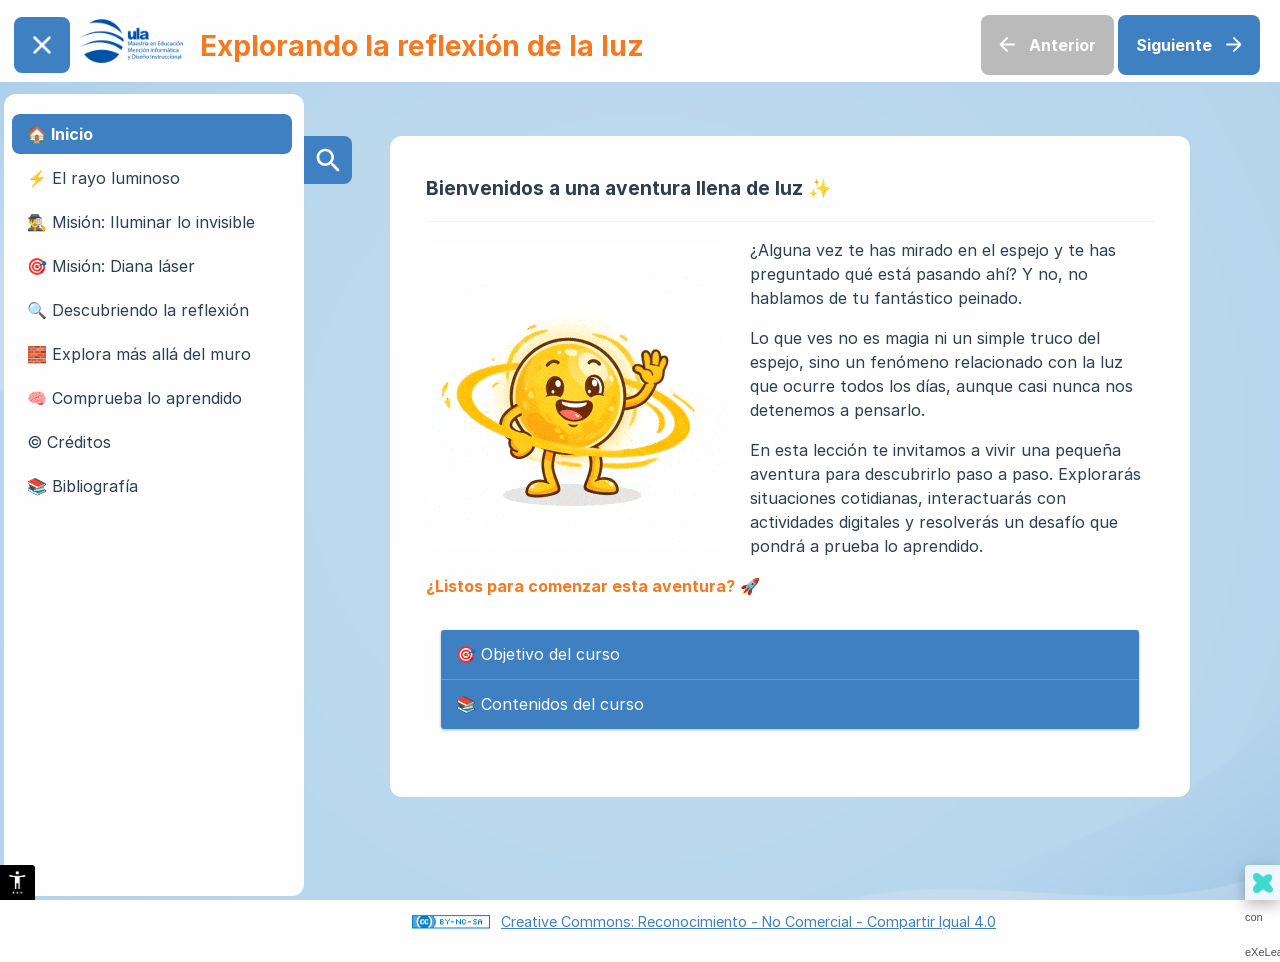
==== index.html @ decaede4 "Add files via upload" ====
<!DOCTYPE html>
<html lang="es" id="exe-index">
<head>
<meta charset="utf-8">
<meta name="generator" content="eXeLearning v4.0.0">
<meta name="viewport" content="width=device-width, initial-scale=1">
<link rel="license" type="text/html" href="https://creativecommons.org/licenses/by-nc-sa/4.0/">
<title>Explorando la reflexión de la luz</title>
<link rel="icon" type="image/x-icon" href="libs/favicon.ico">
<script>document.querySelector("html").classList.add("js");</script><script src="libs/jquery/jquery.min.js"> </script><script src="libs/common_i18n.js"> </script><script src="libs/common.js"> </script><script src="libs/exe_export.js"> </script><script src="search_index.js"> </script><script src="libs/bootstrap/bootstrap.bundle.min.js"> </script><link rel="stylesheet" href="libs/bootstrap/bootstrap.min.css">
<script src="idevices/text/text.js"></script><link rel="stylesheet" href="idevices/text/text.css">
<script src="libs/exe_effects/exe_effects.js"> </script>
<link rel="stylesheet" href="libs/exe_effects/exe_effects.css">
<script src="libs/exe_atools/exe_atools.js"> </script><link rel="stylesheet" href="libs/exe_atools/exe_atools.css">
<link rel="stylesheet" href="content/css/base.css"><script src="theme/style.js"> </script><link rel="stylesheet" href="theme/style.css">
</head>
<body class="exe-export exe-web-site">
<script>document.body.className+=" js"</script>
<div class="exe-content exe-export pre-js siteNav-hidden"><a href="#page-mrb9mnop-0s3es8ctt" id="skipNav">Skip to content</a> <nav id="siteNav">
<ul>
<li class="active"> <a href="index.html" class="active main-node no-ch">🏠 Inicio</a>
</li>
<li> <a href="html/-el-rayo-luminoso.html" class="no-ch">⚡️ El rayo luminoso</a>
</li>
<li> <a href="html/-mision-iluminar-lo-invisible.html" class="no-ch">🕵️‍♂️ Misión: Iluminar lo invisible</a>
</li>
<li> <a href="html/-mision-diana-laser.html" class="no-ch">🎯 Misión: Diana láser</a>
</li>
<li> <a href="html/-descubriendo-la-reflexion.html" class="no-ch">🔍 Descubriendo la reflexión</a>
</li>
<li> <a href="html/-explora-mas-alla-del-muro.html" class="no-ch">🧱 Explora más allá del muro</a>
</li>
<li> <a href="html/-comprueba-lo-aprendido.html" class="no-ch">🧠 Comprueba lo aprendido</a>
</li>
<li> <a href="html/-creditos.html" class="no-ch">© Créditos</a>
</li>
<li> <a href="html/-bibliografia.html" class="no-ch">📚 Bibliografía</a>
</li>
</ul>
</nav><main id="page-mrb9mnop-0s3es8ctt" class="page"> <div id="exe-client-search" data-block-order-string="Caja %e" data-no-results-string="Sin resultados.">
</div>
<header class="main-header">
<div class="package-header"><p class="package-title">Explorando la reflexión de la luz</p></div>
<div class="page-header"><h1 class="page-title sr-av">🏠 Inicio</h1></div>
</header><div id="page-content-page-mrb9mnop-0s3es8ctt" class="page-content">
<article id="20260424004712DJDEDG" class="box">
<header class="box-head no-icon">
<h1 class="box-title">Bienvenidos a una aventura llena de luz ✨</h1>
</header>
<div class="box-content">
<div id="20251208195359974561" class="idevice_node text" data-idevice-path="idevices/text/" data-idevice-type="text" data-idevice-component-type="json" data-idevice-json-data="{&quot;ideviceId&quot;:&quot;20251208195359974561&quot;}">
<div class="exe-text-template">
    <div class="exe-col exe-col-2">
<figure class="exe-figure float-left" style="width: 300px;"><img src="content/resources/20251208195359974561/P0_Foton.gif" alt="Personaje animado que representa un fotón (Foti) sonriendo y saludando con la mano" width="300" height="300" />
<figcaption class="figcaption"></figcaption>
</figure>
<p><span>¿Alguna vez te has mirado en el espejo y te has preguntado qué está pasando ahí? Y no, no hablamos de tu fantástico peinado.</span></p>
<p><span>Lo que ves no es magia ni un simple truco del espejo, sino un fenómeno relacionado con la luz que ocurre todos los días, aunque casi nunca nos detenemos a pensarlo.</span></p>
<p><span>En esta lección te invitamos a vivir una pequeña aventura para descubrirlo paso a paso. Explorarás situaciones cotidianas, interactuarás con actividades digitales y resolverás un desafío que pondrá a prueba lo aprendido.</span></p>
<p><span style="color: #f57921;"><strong>¿Listos para comenzar esta aventura?</strong> </span>🚀</p>
</div>
<div class="exe-fx exe-accordion">
<h2>🎯 Objetivo del curso</h2>
<p style="text-align: justify;"><span>En este curso aplicarás los <strong>principios de la reflexión de la luz</strong> para comprender y explicar cómo se comporta cuando incide sobre diferentes superficies y en distintos contextos de la vida cotidiana.</span></p>
<p style="text-align: justify;"><span>A partir de la exploración de situaciones reales y el uso de recursos digitales interactivos, <strong>descubrirás la ley de la reflexión</strong>, <strong>reconocerás sus tipos (reflexión especular y difusa)</strong> y <strong>pondrás en práctica lo aprendido</strong> mediante actividades sencillas con retroalimentación automática.</span></p>
<h2>📚 Contenidos del curso</h2>
<ul>
<li>La reflexión de la luz</li>
<li>La ley de la reflexión</li>
<li>Tipos de reflexión: especular y difusa</li>
</ul>
</div>
</div>
</div>
</div>
</article>
</div></main><div class="nav-buttons">
<span class="nav-button nav-button-left" aria-hidden="true"><span>Anterior</span></span>
<a href="html/-el-rayo-luminoso.html" title="Siguiente" class="nav-button nav-button-right"><span>Siguiente</span></a>
</div>
<footer id="siteFooter"><div id="siteFooterContent"> <div id="packageLicense" class="cc cc-by-nc-sa"> <p> <span class="license-label">Licencia: </span><a href="https://creativecommons.org/licenses/by-nc-sa/4.0/" class="license">Creative Commons: Reconocimiento - no comercial - compartir igual 4.0</a></p>
</div>
</div></footer>
</div>
<p id="made-with-eXe"> <a href="https://exelearning.net/" target="_blank" rel="noopener"> <span>Creado con eXeLearning <span>(nueva ventana)</span></span></a></p>
</body>
</html>
---- idevices/text/text.css ----
/* Text iDevice (export CSS) */
.exe-text-activity > div {
    display: flow-root;
}

.exe-text-activity div.inline {
    display: flex;
}

.exe-text-activity div.inline dt {
    margin: 0 0 0 auto;
}

.exe-text-activity div.inline dd {
    margin-left: 10px;
}

.idevice_node.text .iDevice_buttons.feedback-button {
    margin-bottom: 1em;
}
---- libs/exe_effects/exe_effects.css ----
/* Accordion */
.exe-accordion,.exe-accordion *{-webkit-box-sizing:border-box;-moz-box-sizing:border-box;box-sizing:border-box}
.exe-accordion{width:90%;margin:2em 0 2em 5%}
.js .exe-accordion{overflow:hidden;box-shadow:0px 1px 3px rgba(0,0,0,0.25);border-radius:3px;background:#fff;width:96%;margin-left:2%}
.exe-content .fx-accordion-title,
.exe-content .exe-accordion h2{width:100%;padding:15px;display:inline-block;background:#333;transition:all linear 0.15s;color:#fff}
.fx-accordion-title{border-top:1px solid #fff}
.fx-accordion-title-0{border:none}
.exe-content .exe-accordion h2{border-radius:3px;margin:0;font-size:1em}
.js .exe-accordion h2{padding:0;border:0;display:block;background:none;border-radius:3px}
html .js .fx-accordion-title{text-decoration:none}
.exe-content .fx-accordion-title.active,.exe-content .fx-accordion-title:hover,.exe-content .fx-accordion-title:focus{/*background:#4c4c4c;*/filter:alpha(opacity=90);opacity:.9;text-decoration:none}
.fx-accordion-section:last-child .fx-accordion-title{border-bottom:none}
.fx-accordion-content{padding:0 15px;display:none; margin-top: 10px;}
/* Tabs */
.exe-tabs{margin:2em auto;width:90%}
.js .exe-tabs{width:96%}
.exe-tabs .fx-tabs{margin:0;padding:0;list-style:none;overflow:auto}
.exe-tabs h2{margin-top:2em}
.js .exe-tabs h2{margin-top:.5em}
* html .exe-tabs .fx-tabs{width:100%} /* IE6 */
.exe-tabs .fx-tabs li{display:inline}
.exe-tabs .fx-tabs a{display:block;padding:10px 15px;outline:none;float:left;text-decoration:none}
.exe-tabs .fx-tabs a:hover,.exe-tabs .fx-tabs a:focus{text-decoration:underline}
.fx-tabs .fx-current a{background:#efefef;border-top-left-radius:5px;border-top-right-radius:5px}
.exe-tabs .fx-tab-content{display:none;background:#efefef;padding:15px;border-radius:5px}
.exe-tabs .fx-default-panel{border-top-left-radius:0}
.exe-tabs .fx-tab-content.fx-current{display:block}
/* Pagination */
.exe-paginated{margin:2em auto;width:90%}
.js .exe-paginated{width:96%}
.exe-paginated .fx-pagination{margin:0 0 11px 0;padding:0;list-style:none;text-align:center}
.exe-paginated h2{margin-top:2em}
.js .exe-paginated h2{margin-top:1em}
.fx-pagination li{display:inline;padding:0;margin:0 3px}
.fx-pagination .fx-prev{margin-right:6px}
.fx-pagination a{outline:none;display:inline-block;padding:3px 11px;cursor:pointer;border-radius:5px;background:#efefef;text-decoration:none}
.fx-pagination a:hover,.fx-pagination a:focus{color:inherit;text-decoration:underline}
.fx-prev-next a{font-family:Arial,Verdana,Helvetica,sans-serif}
.fx-pagination .fx-disabled{filter:alpha(opacity=30);opacity:.3}
.fx-pagination .fx-disabled,.fx-pagination .fx-disabled a,.fx-pagination .fx-disabled a:hover{cursor:text;text-decoration:none}
.fx-pagination .fx-current a{background:#333;color:#fff}
.fx-page-content{display:none;background:#efefef;padding:1px 15px .5em 15px;border-radius:5px}
.fx-page-content.fx-current{display:block}
/* Carousel */
.exe-carousel{margin:2em auto;width:90%;position:relative}
.js .exe-carousel{width:96%}
.fx-carousel-pagination{margin:11px 0 0 0;padding:0;list-style:none;text-align:center;overflow:auto}
.exe-content .exe-carousel h2{margin-top:2em}
.js .exe-carousel h2{margin-top:1em}
.fx-carousel-pagination li{display:inline;padding:0;margin:0 3px}
.fx-carousel-pagination a{outline:none;display:inline-block;padding:3px 11px;border-radius:5px;background:#efefef;text-decoration:none}
.fx-carousel-pagination a:hover,.fx-carousel-pagination a:focus{text-decoration:underline}
.fx-carousel-pagination .fx-disabled{filter:alpha(opacity=30);opacity:.3}
.fx-carousel-pagination .fx-disabled,.fx-carousel-pagination .fx-disabled a,.fx-carousel-pagination .fx-disabled a:hover{cursor:text;text-decoration:none}
.fx-carousel-pagination .fx-current a{background:#333;color:#fff}
.fx-pagination .fx-current a:hover,
.fx-pagination .fx-current a:focus {color:#fff}
.fx-carousel-content{display:none;background:#efefef;padding:1px 15px .5em 15px;border-radius:5px;margin:0 65px}
.fx-carousel-content.fx-current{display:block}
.fx-carousel-pagination li{font-size:.85em}
.fx-carousel-pagination .fx-carousel-prev-next{position:absolute;top:15px;left:0;*left:-10px} /* IE6, IE7 */
.fx-carousel-pagination .fx-carousel-prev-next a{width:50px;height:50px;padding:0;line-height:50px;font-size:25px;font-family:Arial,Verdana,Helvetica,sans-serif;border-radius:25px;text-align:left;text-indent:10px}
.fx-carousel-pagination .fx-carousel-prev-next a:hover{text-decoration:none;color:inherit}
.fx-carousel-pagination .fx-carousel-prev-next a:focus{text-decoration:none}
.fx-carousel-pagination .fx-carousel-next{left:auto;right:0}
.fx-carousel-pagination .fx-carousel-next a{text-indent:14px}
@media all and (max-width: 700px){
	.exe-carousel{margin-top:85px}
	.fx-carousel-content{margin:65px 0 0}
	.fx-carousel-pagination .fx-carousel-prev-next{top:-65px}
}
/* Timeline */
div.fx-timeline-container{border-left:2px solid #333;margin:20px auto;width:95%}
div.fx-timeline-toggler{float:right;margin-right:0;white-space:nowrap}
.fx-timeline-container a.fx-timeline-expand{color:#fff;cursor:pointer;background:#333;border-radius:4px;font-size:.95em;padding:3px 5px;display:block}
.fx-timeline-container a.fx-timeline-expand:hover{filter:alpha(opacity=80);opacity:.8}
div.fx-timeline-major{clear:left;float:left;margin:0 0 12px;width:95%}
.exe-content .fx-timeline-major h2{cursor:pointer;font-size:1.2em;margin:0 0 10px;padding:4px 4px 4px 20px}
.exe-content .fx-timeline-major h2:before{content:"—";margin-left:-20px}
.exe-content .fx-timeline-major h2 a{background:#333;border-radius:4px;color:#fff;line-height:2.3em;padding:5px 10px;text-decoration:none}
div.fx-timeline-minor{clear:left;float:left;margin:0 12px 0 0;padding:4px 4px 4px 0;position:relative}
.fx-timeline-minor h3{clear:left;font-size:1.25em;list-style-type:none;line-height:1.2em;margin:5px 0 12px;padding:0 0 0 24px;white-space:nowrap}
.fx-timeline-major h3:before{content:"‒";margin:0 9px 0 -25px}
.fx-timeline-minor h3 a{color:#333;cursor:pointer;text-decoration:none}
.fx-timeline-major h2 a:hover,.fx-timeline-major h2 a:focus,.fx-timeline-minor h3 a:hover,.fx-timeline-minor h3 a:focus{text-decoration:underline}
.fx-timeline-minor h3 a.closed{font-size:1em}
.fx-timeline-event{padding-left:19px;width:100%}
.fx-timeline-event p{line-height:1.5em;margin:6px 0 10px}
.fx-timeline-container:after,.fx-timeline-event:after{content:".";display:block;clear:both;visibility:hidden;line-height:0;height:0}
.fx-timeline-container,.fx-timeline-event{display:inline-block}
html[xmlns] .fx-timeline-container,html[xmlns] .fx-timeline-event{display:block}
* html .fx-timeline-container,* html .fx-timeline-event{height:1%;overflow:visible}
.fx-static-timeline-container p{margin-left:6px}
.fx-ie-dash{float:left;line-height:3.2em;font-weight:bolder} /* IE<8 */

/* Print version */
@media print{
	.exe-tabs .fx-tabs,
	.exe-paginated .fx-pagination,
	.exe-carousel .fx-pagination{display:none}
	.exe-tabs .fx-tab-content,.exe-paginated .fx-page-content,.exe-carousel .fx-carousel-content{display:block!important;margin-bottom:1.5em}
	.exe-tabs .fx-tab-content h2.sr-av{position:relative;overflow:auto;clip:auto;height:auto}
	body .fx-accordion-title,.exe-accordion h2{background:#fff;color:inherit;font-size:1.4em}
	.fx-accordion-content{display:block}
}

/* ePub */
.exe-epub3 .exe-timeline{background:#fff;color:#333;margin:20px auto;padding:25px;border-radius:5px;border-top-left-radius:0;border-bottom-left-radius:0;border-left:2px solid #555}
.exe-epub3 .exe-timeline h2{background:#555;color:#FFF;padding:5px 20px;border-radius:5px;border-top-left-radius:0;border-bottom-left-radius:0;margin:5px 0 5px -25px;display:inline-block}
.exe-epub3 .exe-timeline h3:before{content:"‒ ";margin:0 5px 0 -25px}
---- libs/exe_atools/exe_atools.css ----
/* OpenDyslexic: A typeface for Dyslexia (https://opendyslexic.org/) */
/* OpenDyslexic uses the SIL-OFL license */
/* v0.91.12 */
@font-face {
	font-family:opendyslexic;
	font-style:normal;
	font-weight:400;
	src:local('OpenDyslexic'),url(exe_atools_od.woff) format('woff')
}
@font-face {
	font-family:opendyslexic;
	font-style:italic;
	font-weight:400;
	src:local('OpenDyslexic'),url(exe_atools_od_i.woff) format('woff')
}
@font-face {
	font-family:opendyslexic;
	font-style:normal;
	font-weight:700;
	src:local('OpenDyslexic'),url(exe_atools_od_b.woff) format('woff')
}
@font-face {
	font-family:opendyslexic;
	font-style:italic;
	font-weight:700;
	src:local('OpenDyslexic'),url(exe_atools_od_bi.woff) format('woff')
}
body.exe-atools-od .exe-content{font-family:opendyslexic, serif}

/* Atkinson Hyperlegible: Greater legibility and readability for low vision readers (https://brailleinstitute.org/freefont) */
/* Available under the SIL Open Font License */
/* v11 */
/* latin-ext */
@font-face {
  font-family: 'Atkinson Hyperlegible';
  font-style: normal;
  font-weight: 400;
  font-display: swap;
  src: url(exe_atools_ah_ext.woff2) format('woff2');
  unicode-range: U+0100-02AF, U+0304, U+0308, U+0329, U+1E00-1E9F, U+1EF2-1EFF, U+2020, U+20A0-20AB, U+20AD-20CF, U+2113, U+2C60-2C7F, U+A720-A7FF;
}
/* latin */
@font-face {
  font-family: 'Atkinson Hyperlegible';
  font-style: normal;
  font-weight: 400;
  font-display: swap;
  src: url(exe_atools_ah.woff2) format('woff2');
  unicode-range: U+0000-00FF, U+0131, U+0152-0153, U+02BB-02BC, U+02C6, U+02DA, U+02DC, U+0304, U+0308, U+0329, U+2000-206F, U+2074, U+20AC, U+2122, U+2191, U+2193, U+2212, U+2215, U+FEFF, U+FFFD;
}
body.exe-atools-ah .exe-content{font-family:'Atkinson Hyperlegible', sans-serif}

/* Montserrat: High readability (https://fonts.google.com/specimen/Montserrat) */
/* Available under the SIL Open Font License */
/* v26 */
/* cyrillic-ext */
@font-face {
  font-family: 'Montserrat';
  font-style: normal;
  font-weight: 400;
  font-display: swap;
  src: url(exe_atools_mo_cy_ext.woff2) format('woff2');
  unicode-range: U+0460-052F, U+1C80-1C88, U+20B4, U+2DE0-2DFF, U+A640-A69F, U+FE2E-FE2F;
}
/* cyrillic */
@font-face {
  font-family: 'Montserrat';
  font-style: normal;
  font-weight: 400;
  font-display: swap;
  src: url(exe_atools_mo_cy.woff2) format('woff2');
  unicode-range: U+0301, U+0400-045F, U+0490-0491, U+04B0-04B1, U+2116;
}
/* vietnamese */
@font-face {
  font-family: 'Montserrat';
  font-style: normal;
  font-weight: 400;
  font-display: swap;
  src: url(exe_atools_mo_vi.woff2) format('woff2');
  unicode-range: U+0102-0103, U+0110-0111, U+0128-0129, U+0168-0169, U+01A0-01A1, U+01AF-01B0, U+0300-0301, U+0303-0304, U+0308-0309, U+0323, U+0329, U+1EA0-1EF9, U+20AB;
}
/* latin-ext */
@font-face {
  font-family: 'Montserrat';
  font-style: normal;
  font-weight: 400;
  font-display: swap;
  src: url(exe_atools_mo_ext.woff2) format('woff2');
  unicode-range: U+0100-02AF, U+0304, U+0308, U+0329, U+1E00-1E9F, U+1EF2-1EFF, U+2020, U+20A0-20AB, U+20AD-20CF, U+2113, U+2C60-2C7F, U+A720-A7FF;
}
/* latin */
@font-face {
  font-family: 'Montserrat';
  font-style: normal;
  font-weight: 400;
  font-display: swap;
  src: url(exe_atools_mo.woff2) format('woff2');
  unicode-range: U+0000-00FF, U+0131, U+0152-0153, U+02BB-02BC, U+02C6, U+02DA, U+02DC, U+0304, U+0308, U+0329, U+2000-206F, U+2074, U+20AC, U+2122, U+2191, U+2193, U+2212, U+2215, U+FEFF, U+FFFD;
}
body.exe-atools-mo .exe-content{font-family:'Montserrat', sans-serif}

/* eXeAtools: eXeLearning Accessibility Toolbar */
#eXeAtools.loading{display:none}
#eXeAtoolsBtnSet{position:fixed;bottom:0;left:0;z-index:999999;background:#000;border-top-right-radius:4px;width:35px;height:35px}
#eXeAtoolsBtn{position:absolute;top:0;left:0;border-top-right-radius:4px}
#eXeAtoolsSet{display:none;font-size:12px;font-family:Arial, sans-serif;position:fixed;bottom:0;left:0;background:#000;border-top-right-radius:4px;z-index:999999;white-space:nowrap;height:35px}
.exe-atools-on #eXeAtoolsBtnSet{display:none}
.exe-atools-on #eXeAtoolsSet{display:block}

#eXeAtools .sr-av {
    position: absolute!important;
    clip: rect(1px 1px 1px 1px);
    clip: rect(1px, 1px, 1px, 1px);
}

#eXeAtools label{margin:0;padding:0}
#eXeAtools select{margin:0;padding:0;font-size:12px;font-family:Arial, sans-serif;background:#fff;color:#000;border:2px solid #fff; padding:2px 2px 1px 5px;margin:0 5px 0 10px;position:relative;top:6px;vertical-align:top}
#eXeAtools select:focus{border-color:yellow}
#eXeAtools button,
#eXeAtools span{margin:0;padding:0;background:url(exe_atools.png) no-repeat 0 0;width:35px;height:35px;display:inline-block;background-size:auto 35px;cursor:pointer;border:none}
#eXeAtools #eXeAtoolsCloseBtn{background-position:-35px 0;border-top-right-radius:4px}
#eXeAtools #eXeAtoolsLgTextBtn{background-position:-70px 0}
#eXeAtools #eXeAtoolsSmTextBtn{background-position:-105px 0}
#eXeAtools #eXeAtoolsReadBtn{background-position:-140px 0}
#eXeAtools #eXeAtoolsReadBtn.eXeAtoolsReading{background-position:-175px 0}
#eXeAtools #eXeAtoolsTranslateBtn{background-position:-210px 0}
#eXeAtools #eXeAtoolsSetDragHandler{background-position:-245px 0;cursor:move;opacity:.8;margin-right:-10px}
#eXeAtools #eXeAtoolsResetBtn{background-position:-280px 0}
#eXeAtools #eXeAtoolsModeToggler{background-position:-315px 0}
#eXeAtools #eXeAtoolsUppercaseBtn{background:none;background-color:#111;position:relative;display:inline-flex;align-items:center;justify-content:center;vertical-align:top}
#eXeAtools #eXeAtoolsUppercaseBtn:after{content:"Aa";display:block;color:#fff;font:700 15px/1 Arial,sans-serif;line-height:1}
#eXeAtools #eXeAtoolsUppercaseBtn.eXeAtoolsActive:after{color:yellow;text-decoration:underline}
#eXeAtools #eXeAtoolsResetBtn.reset-disabled{opacity:.5;cursor:not-allowed}
#eXeAtools #eXeAtoolsSetDragHandler:hover{opacity:1}
body.exe-atools-uc .exe-content{text-transform:uppercase}

#eXeAtools button:hover,
#eXeAtools button:focus{
opacity:.9
}
#eXeAtools button:focus,#eXeAtools button.eXeAreminder{box-shadow:inset 0 0 0 2px yellow, 0 0 3px 1px yellow;outline:none}
@media print{
    #eXeAtools{display:none!important}
}
---- content/css/base.css ----
.exe-content{
  background: #fff;
}

.exe-content .page-title{
  font-size: 1.45em;
}

.exe-content .box{
  margin-top: 20px;
  border: 1px solid #dbdbdb;
}

.exe-content .box-head {
  border-bottom: 1px solid #dbdbdb;
}

.exe-export .no-header .box-head {
  border-bottom: 0;
}

.exe-content .box-head .box-title {
  margin: 0;
  font-size: 1.2em;
}

.exe-content a{
  color: #5a7f0c;
}

.exe-content a:hover,
.exe-content a:focus{
  color: #71a300;
}

.exe-content h2{
  font-size: 1.45em;
}
.exe-content h3{
  font-size: 1.35em;
}
.exe-content h4{
  font-size: 1.25em;
}
.exe-content h5{
  font-size: 1.15em;
}

.exe-content a {
    text-decoration: none
}

.exe-content a:hover,
.exe-content a:focus {
    text-decoration: underline
}

/* Underlined links */
.box-content a {
    text-decoration: underline;
}
.box-content a:hover {
    text-decoration: none;
}
.box-content a:focus {
    text-decoration: underline;
}

@media print {
    .external-iframe-src {
        display: block !important;
        margin: 2em 0;
        font-size: .95em;
        text-align: center
    }

    #made-with-eXe {
        display: none
    }
}

.external-iframe {
    border: 0
}

.pre-code {
    background: #112C4A;
    color: #E7ECF1;
    font-family: Monaco, Courier, monospace;
    border-radius: 9px;
    font-size: 12px;
    margin: 2em 1em;
    overflow: auto;
    padding: 20px
}

.exe-dl {
    margin-bottom: 2em;
    margin-left: 1.5em
}

.exe-dl dt {
    font-weight: bold
}

.exe-dl dd {
    margin: 1em 1.5em
}

.js .exe-dl dt {
    margin: 1.2em 0 0 0
}

.exe-dl dt a {
    text-decoration: underline
}

.exe-dl .icon {
    font-family: Arial, sans-serif;
    display: block;
    width: 20px;
    height: 20px;
    font-size: 16px;
    margin-right: 1em;
    line-height: 20px;
    text-align: center;
    float: left;
    border-radius: 2px;
    position: relative
}

@media all and (min-width: 1px) {
    .exe-dl dt a {
        align-items: center;
        display: flex;
        text-decoration: none
    }

    .exe-dl .icon {
        height: 18px;
        line-height: 18px;
        width: 18px;
        padding: 1px;
        font: 18px monospace;
        font-weight: bold;
        display: flex;
        justify-content: center;
        align-items: center
    }
}

.exe-dl-toggler {
    height: 20px;
    margin: 1.5em
}

.exe-dl-toggler a {
    margin-left: 0;
    font-weight: bold
}

.js .exe-dl dd {
    display: none;
    padding-left: 0;
    margin: 1em 1em 1em 37px
}

/* Math */
.exe-math {
    display: block;
    margin: 2em 0
}

.exe-math,
.MathJax_Display {
    text-align: left !important
}

.exe-math.position-center,
.position-center .MathJax_Display,
[style*="text-align: center"] .MathJax_Display {
    text-align: center !important
}

.exe-math.position-right,
.position-right .MathJax_Display,
[style*="text-align: right"] .MathJax_Display {
    text-align: right !important
}

.js .show-image .exe-math-code,
.js .show-code .exe-math-img {
    display: none
}

.exe-math-links {
    font-size: .85em
}

.exe-math-inline {
    display: inline;
    margin: 0 .1em !important
}

/* TinyMCE: Images and media */
.exe-figure {
    margin: 2em 0;
    max-width: 100%
}

.position-center {
    margin: 2em auto
}

.position-right {
    margin: 2em 0 2em auto
}

.float-left {
    float: left;
    margin: .5em 1.5em 1em 0
}

.float-right {
    float: right;
    margin: .5em 0 1em 2em
}

.figcaption {
    padding-top: .2em
}

.figcaption.header {
    padding-top: 0;
    padding-bottom: .2em
}

/* TinyMCE templates */
.exe-layout-2-cols,
.exe-layout-3-cols {
    width: 100%
}

.exe-col{
    box-sizing: content-box;
}

.exe-layout-2-cols .exe-col {
    float: left;
    width: 49%
}

.exe-layout-2-cols .exe-col-1 {
    padding-right: 1%
}

.exe-layout-2-cols .exe-col-2 {
    padding-left: 1%
}

.exe-layout-2-30-70 .exe-col {
    width: 69%
}

.exe-layout-2-30-70 .exe-col-1 {
    width: 29%
}

.exe-layout-2-70-30 .exe-col {
    width: 29%
}

.exe-layout-2-70-30 .exe-col-1 {
    width: 69%
}

.exe-layout-3-cols .exe-col {
    float: left;
    width: 32%
}

.exe-layout-3-cols .exe-col-1,
.exe-layout-3-cols .exe-col-2 {
    padding-right: 2%
}

pre.mermaid {
    margin: 1.5em 0;
    text-align: center;
    width: 100%;
    min-width: 200px;
}

/* Blocks */
.exe-block-warning {
    background: #FCF8E3;
    color: #796034;
    border: 1px solid #FAEBCC;
    padding: 0 1em;
    border-radius: 4px
}

p.exe-block-warning {
    padding: 1em
}

.exe-block-alert {
    background: #ffc;
    color: #855000;
    border: 1px solid #FFF099;
    padding: 0 1em;
    border-radius: 4px
}

p.exe-block-alert {
    padding: 1em
}

.exe-block-danger {
    background: #FEF0EF;
    color: #973C3B;
    border: 1px solid #F3DADD;
    padding: 0 1em;
    border-radius: 4px
}

p.exe-block-danger {
    padding: 1em
}

.exe-block-info {
    background: #E1F1F9;
    color: #2B627D;
    border: 1px solid #C9EDF4;
    padding: 0 1em;
    border-radius: 4px
}

p.exe-block-info {
    padding: 1em
}

.exe-block-success {
    background: #E5F3E0;
    color: #336634;
    border: 1px solid #DEEDD1;
    padding: 0 1em;
    border-radius: 4px
}

p.exe-block-success {
    padding: 1em
}

.exe-content .exe-block-warning a,
.exe-content .exe-block-warning a:hover,
.exe-content .exe-block-warning a:focus {
    color: #4F360A
}

.exe-content .exe-block-alert a,
.exe-content .exe-block-alert a:hover,
.exe-content .exe-block-alert a:focus {
    color: #5B2600
}

.exe-content .exe-block-danger a,
.exe-content .exe-block-danger a:hover,
.exe-content .exe-block-danger a:focus {
    color: #6D1211
}

.exe-content .exe-block-info a,
.exe-content .exe-block-info a:hover,
.exe-content .exe-block-info a:focus {
    color: #063853
}

.exe-content .exe-block-success a,
.exe-content .exe-block-success a:hover,
.exe-content .exe-block-success a:focus {
    color: #093C0A
}

div.exe-block-warning,
div.exe-block-alert,
div.exe-block-danger,
div.exe-block-info,
div.exe-block-success {
    margin: 1em 0
}

/* RTL support */
body [dir='rtl'] {
    text-align: start
}

/* Autoclear */
.exe-content .idevice_body,
.exe-clear {
    overflow: auto
}

/* JavaScript on/offf */
.js-hidden {
    display: none;
}

.exe-hidden,
.js-required,
.js .js-hidden,
.exe-mindmap-code {
    display: none
}

.js .js-required {
    display: block
}

.box-toggle {
    display: none;
}

.js .box-toggle {
    display: inline-block;
}

.sr-av,
.js .js-sr-av,
.exe-hidden-accessible,
.js .exe-tooltip-text {
    position: absolute;
    overflow: hidden;
    clip: rect(0 0 0 0);
    clip: rect(0, 0, 0, 0);
    height: 0
}

/* Tables */
.exe-table {
    margin: 2em auto;
    max-width: 100%;
    border: 1px solid #CCC;
    border-collapse: collapse;
    border-spacing: 0
}

.exe-table tr {
    background: #fff
}

.exe-table caption {
    padding: .5em 0;
    text-align: center;
    font-style: italic;
    caption-side: top;
}

.exe-table td,
.exe-table th {
    border: 1px solid #CCC;
    margin: 0;
    padding: 0.5em 1em
}

.exe-table thead {
    background: #ddd;
    color: #000;
    text-align: left
}

.exe-table tr:nth-child(2n-1) td,
.exe-table tbody tr:nth-child(2n-1) th {
    background: #F4F4F4
}

.exe-table tbody tr:nth-child(2n) th {
    background: #F4F4F4
}

.exe-table tbody tr:nth-child(2n-1) th {
    background: #E4E4E4
}

.exe-table thead+tbody tr:nth-child(2n) th {
    background: #fff
}

.exe-table thead+tbody tr:nth-child(2n-1) th {
    background: #F4F4F4
}

.exe-table-minimalist {
    margin: 2em auto;
    border-collapse: collapse
}

.exe-table-minimalist tr {
    background: #fff
}

.exe-table-minimalist thead th {
    color: #000;
    padding: .6em 1.5em .6em .8em;
    border-bottom: 2px solid #CCC;
    text-align: left
}

.exe-table-minimalist td,
.exe-table-minimalist tbody th {
    border-bottom: 1px solid #ccc;
    color: #555;
    padding: .5em 1.5em .5em .8em
}

.exe-table-minimalist tbody tr:hover td,
.exe-table-minimalist tbody tr:hover th {
    color: #222
}

.exe-table-minimalist tr:nth-child(2n-1) td,
.exe-table-minimalist tbody tr:nth-child(2n-1) th {
    background: #F9F9F9
}

.exe-table-minimalist caption {
    text-align: center;
    font-style: italic;
    border-bottom: 2px solid #CCC;
    padding: .6em 0
}

/* Responsive tables */
.exe-table-responsive {
    display: block;
    overflow-x: auto;
    border: none
}

.exe-table-responsive,
.exe-table-responsive th,
.exe-table-responsive tr,
.exe-table-responsive td {
    width: auto !important
}

/* Tooltips */
body .qtip {
    font-size: .85em;
    line-height: 1.5em
}

.qtip .exe-tooltip-text {
    position: relative;
    overflow: auto;
    clip: auto;
    height: auto
}

/* Structured lists */
ol.auto-numbered {
    counter-reset: item
}

.auto-numbered ol {
    counter-reset: item
}

.auto-numbered li {
    display: block
}

.auto-numbered li:before {
    content: counters(item, ".") ".- ";
    counter-increment: item
}

/* Blockquote + Cite */
.exe-quote-cite cite {
    display: block;
    text-align: right;
    margin-top: -.5em
}

/* File information */
.exe-link-data {
    font-size: .8em;
    margin: 0 .2em
}

.exe-link-data abbr {
    cursor: help
}

/* Quote With Authorship */
.styled-qc {
    font-family: Georgia, serif;
    font-style: italic;
    margin: 1.5em 2.5em;
    padding: 0.25em 3.5em;
    position: relative
}

.styled-qc:before {
    display: block;
    content: "\201C";
    font-size: 5em;
    position: absolute;
    left: 0;
    top: -20px
}

/* Responsive design */
iframe,
object,
embed {
    max-width: 100%
}

img,
video {
    max-width: 100%;
    height: auto
}

@media all and (max-width: 992px) {
    .exe-layout-3-cols .exe-col {
        float: none;
        width: 100%;
        padding: 0
    }

    .exe-layout-3-cols .exe-col .exe-figure {
        margin: 2em auto
    }
}

@media all and (max-width: 780px) {
    .styled-qc {
        margin: 1.5em .5em
    }

    .exe-layout-2-cols .exe-col {
        float: none;
        width: 100%;
        padding: 0
    }

    .exe-layout-2-cols .exe-col .exe-figure {
        margin: 2em auto
    }
}

/* Made with eXeLearning */
#made-with-eXe {
    margin: 0;
    position: fixed;
    bottom: 0;
    right: 0
}

#made-with-eXe a {
    text-decoration: none;
    box-shadow: rgba(0, 0, 0, 0.35) 0px 5px 15px;
    border-top-left-radius: 4px;
    color: #222;
    font-size: 11px;
    font-family: Arial, sans-serif;
    line-height: 35px;
    width: 35px;
    height: 35px;
    background: #fff url(../img/exe_powered_logo.png) no-repeat 3px 50%;
    display: block;
    background-size: auto 20px;
    text-decoration: none;
    transition: .5s;
    opacity: .8
}

#made-with-eXe span {
    padding-left: 35px;
    padding-right: 5px
}

#made-with-eXe span span {
    position: absolute;
    overflow: hidden;
    clip: rect(0 0 0 0);
    clip: rect(0, 0, 0, 0);
    height: 0
}

#made-with-eXe a:hover {
    width: auto;
    padding: 0 5px;
    background-position: 5px 50%;
    opacity: 1
}

/* Search bar */
#exe-client-search-reset {
    display: none;
}
#exe-client-search-reset.visible {
    display: inline;
}
.exe-client-search-result{
    padding:0;
    background-color: #FFF3A0;
    color: #1A1A1A;
}

/* Box toggler */
.exe-export article.minimized .box-content{
    display: none;
}

/* BOX no visible */
.exe-export article.novisible.box{
    display: none  !important;
}

/* iDevice no visible */
.exe-export article.box .idevice_node.novisible{
    display: none  !important;
}

/* Teacher mode */
html:not(.mode-teacher) .js .teacher-only {
    display: none !important;
}

/* ========================================
   Architecture v3.1 - Common Theme Overrides
   ========================================
   These rules support the new HTML structure and
   load BEFORE theme-specific styles.
   ======================================== */

/* Navigation: Hide nested sections by default, show active paths */
#siteNav .other-section {
    display: none;
}
#siteNav li.active > .other-section,
#siteNav li.current-page-parent > .other-section {
    display: block;
}

/* Site footer extra section */
#siteFooterExtra {
    margin-bottom: 2em;
    color: #555;
    font-size: 0.95em;
}

/* Skip navigation link */
#skipNav {
    position: fixed;
    top: -50px;
    left: 50%;
    transform: translateX(-50%);
    background-color: #000;
    color: #fff;
    text-align: center;
    font-weight: bold;
    font-size: 0.95em;
    text-decoration: underline;
    padding: 0.5em 1em;
    z-index: 1000;
    display: inline-block;
    box-shadow: 0 2px 5px rgba(0,0,0,0.3);
    outline: 3px solid #fff;
    outline-offset: -3px;
    transition: top 0.3s ease, opacity 0.3s ease;
}

#skipNav:focus {
    top: 5px;
}

/* Print styles for header elements */
@media print {
    body #header,
    body #emptyHeader,
    body #nodeDecoration {
        height: auto !important;
        min-height: 0;
        border: none;
        padding: 0;
    }
    body #headerContent {
        padding-top: 40px;
    }
}
---- theme/style.css ----
/*
  Adaptación del estilo "Zen" de eXeLearning.
  Personalizado para el OA de Óptica Geométrica.
  Mayo, 2026.
*/

@charset "UTF-8";
@font-face {
    font-family: "Inter";
    font-style: normal;
    font-weight: 400;
    src: local("Inter"), url(fonts/Inter-Regular.woff2) format("woff2"),
        url(fonts/Inter-Regular.woff) format("woff");
}

@font-face {
    font-family: "Inter";
    font-style: italic;
    font-weight: 400;
    src: local("Inter Italic"), url(fonts/Inter-Italic.woff2) format("woff2"),
        url(fonts/Inter-Italic.woff) format("woff");
}

@font-face {
    font-family: "Inter";
    font-style: normal;
    font-weight: 700;
    src: local("Inter Bold"), url(fonts/Inter-Bold.woff2) format("woff2"),
        url(fonts/Inter-Bold.woff) format("woff");
}

@font-face {
    font-family: "Inter";
    font-style: italic;
    font-weight: 700;
    src: local("Inter Bold Italic"),
        url(fonts/Inter-BoldItalic.woff2) format("woff2"),
        url(fonts/Inter-BoldItalic.woff) format("woff");
}

.page-title {
    font-weight: bold;
    margin-top: 20px;
}

.exe-scorm .page header .package-title,
.exe-single-page .package-header h1 {
    width: 100%;
}

.package-header:has(.package-subtitle) .package-title,
.main-header:has(.package-subtitle) .package-title {
    position: relative;
    top: -10px;
}

.package-subtitle {
    width: 100%;
    position: absolute;
    left: 30px;
    bottom: -.2em;
    font-size: .9em;
    color: #7F8C8D;
}

.exe-web-site .package-subtitle {
    left: 80px;
}

main header:not(#head) {
    padding: 0 !important;
    margin: 0 !important;
    max-width: none !important;
}

.exe-web-site main.page {
    box-sizing: border-box;
    width: 100%;
    padding-left: 300px;
    padding-bottom: 40px;
}

.exe-scorm .page > header .package-title,
.exe-scorm .siteNav-off .page > header .package-title,
.exe-ims .page > header .package-title,
.exe-ims .siteNav-off .page > header .package-title,
.exe-epub .page > header .package-title,
.exe-epub .siteNav-off .page > header .package-title,
.exe-ims .page > header .package-title {
    width: 100%;
}

.exe-scorm .page > header,
.exe-epub .page > header,
.exe-ims .page > header {
    display: block !important;
}

.page > header {
    position: fixed;
    top: 0px;
    right: 0px;
    left: 0px;
    z-index: 400;
    height: 82px;
    display: flex !important;
    align-items: center;
    background: #FEFEFE url(img/logo.png) no-repeat 80px 18px;
}

.page > header .package-title,
.siteNav-off .page > header .package-title,
.exe-single-page .package-header h1 {
    padding-left: 200px;
    padding-top: 10px;
    width: calc(100% - 470px);
    white-space: nowrap;
    overflow: hidden;
    text-overflow: ellipsis;
    color: #F57921;
    margin: 0;
}
.exe-single-page .package-header h1 {
    padding-left: 30px;
}

body.exe-export {
    padding: 1em 0;
}

body.exe-web-site {
    padding: 0;
}

body.exe-scorm .package-title,
body.exe-ims .package-title,
body.exe-epub .package-title{
    position: absolute;
    top: 15px;
    left: 0;
    font-weight: normal;
    font-size: .95em;
    color: #3E80C1;
    padding-left: 32px;
}

.exe-web-site .package-header {
    width: 100%;
}

body.exe-scorm:has(.package-subtitle) .page-title,
body.exe-ims:has(.package-subtitle) .page-title,
body.exe-epub:has(.package-subtitle) .page-title{
    margin-top: 30px;
    color: #fff;
}

body.exe-scorm .page-counter,
body.exe-ims .page-counter,
body.exe-epub .page-counter{
    position: absolute;
    top: 15px;
    right: 32px;
}

body.exe-scorm #teacher-mode-toggler-wrapper,
body.exe-ims #teacher-mode-toggler-wrapper,
body.exe-epub #teacher-mode-toggler-wrapper{
    position: absolute;
    top: 20px;
    right: 20px;
}

body.exe-single-page #teacher-mode-toggler-wrapper {
    position: fixed;
    top: 0;
    right:20px;
    z-index: 1000;
}

body.exe-scorm .package-title,
body.exe-ims .package-title,
body.exe-epub .package-title {
    top: 15px !important;
}
body.exe-scorm:has(.package-subtitle) .package-title,
body.exe-scorm:has(.package-subtitle) .package-title,
body.exe-scorm:has(.package-subtitle) .package-title {
    top: 10px !important;
}
body.exe-scorm .package-subtitle,
body.exe-ims .package-subtitle,
body.exe-epub .package-subtitle {
    top: 28px;
    font-size: .8em;
    left: 32px;
}
body.exe-scorm .page-title,
body.exe-ims .page-title,
body.exe-epub .page-title {
    padding: 0 32px;
    position: absolute;
    bottom: 5px;
    color: #2C3E50;
}
body.exe-scorm:has(.package-subtitle) .page-title,
body.exe-scorm:has(.package-subtitle) .page-title,
body.exe-scorm:has(.package-subtitle) .page-title {
    bottom: 0;
}

@media (max-width: 750px) {
    body.exe-scorm .page-title,
    body.exe-ims .page-title,
    body.exe-epub .page-title {
        padding: 0 24px;
    }
    body.exe-scorm .page > header .package-title,
    body.exe-ims .page > header .package-title,
    body.exe-epub .page > header .package-title {
        padding-left: 24px;
    }
    body.exe-scorm .package-subtitle,
    body.exe-ims .package-subtitle,
    body.exe-epub .package-subtitle {
        left: 24px;
    }
}

.exe-content a {
    color: #3E80C1;
    text-decoration:underline;
}
.exe-content a:hover,
.exe-content a:focus {
    color: #2D6091;
    text-decoration: none;
}

/* Effects */
.exe-accordion .fx-accordion-title, 
.fx-pagination .fx-current a {
    background-color:#3E80C1;
}

.exe-fx a{
    color: #3E80C1;
}
.exe-fx a:hover,
.exe-fx a:focus {
    color: #2D6091;
}

.exe-download-package-link a {
    background: #3E80C1;
    color: #FEFEFE;
}

.exe-download-package-link a:hover {
    background-color: #2D6091;
    color: #FEFEFE;
    text-decoration: none;
}

#node-content-container.exe-content #node-content {
    padding-top: 20px;
    padding-bottom: 20px;
    max-width: 1280px;
    margin: 0 auto;
    display: block;
}

.exe-content,
body.exe-export {
    font-family: "Inter";
    font-weight: 400;
    color: #2C3E50;
    background-color: #f4f4f4;
    background: url(img/background.png);
    background-size: cover;
    background-position: center;
    background-repeat: no-repeat;
    background-attachment: fixed;

}

.js .exe-export .exe-content {
    min-height: calc(100vh - 30px);
}

.js .in-iframe .exe-content {
    min-height: 0;
}

.sr-av {
    display: none;
}

.exe-content .package-title,
.exe-single-page .package-header h1 {
    font-size: 1.75em;
    text-align: left;
    font-weight: 700;
    color: #F57921;
}

.exe-single-page .package-node {
    margin-bottom: 3.5em;
}

.exe-content .box {
    margin: 35px 0;
    border: none;
}

.exe-web-site .exe-content .box {
    margin: 40px 0;
}

.exe-content .box-head {
    border-bottom: 0;
    margin-bottom: 16px !important;
}

.exe-content .box-head + .box-content {
    padding-top: 1em;
}

#node-content-container.exe-content .box {
    border: 1px dotted #F2F2F2
}
#node-content-container.exe-content .box.hidden-idevices {
    border-style: solid;
}

.exe-content .box header {
    min-height: 50px;
    border-bottom: 1px solid #F2F2F2
}

.exe-content .box-head .box-title {
    color: #2C3E50
    font-size: 5.75rem !important;
    font-weight: 700;
}

.exe-content .box-head .exe-icon {
    float: left;
}

.exe-web-site .page-content,
#exe-client-search,
.exe-web-site main > header,
.exe-web-site #siteFooterContent,
.exe-export .exe-content {
    max-width: 1280px;
    padding: 0 90px;
    margin: 0 auto;
}

.exe-web-site .exe-content {
    max-width: none;
    padding: 0;
}

body.exe-export.exe-scorm {
    padding: 0;
}

.exe-export main {
    padding-top: 1.5em;
}
.exe-scorm .exe-export main {
    padding-top: 5em;
    padding-bottom: 1em;
}
.exe-web-site main {
    padding-top: 6em;
}
.exe-content.cover-on .exe-interactive-video,
.exe-content .exe-interactive-video {
    width: 100%;
}
.exe-export main {
    padding-top: 6em;
}
.exe-web-site main {
    padding-top: 6em;
}

body.exe-export.exe-scorm .exe-content,
body.exe-export.exe-ims .exe-content,
body.exe-export.exe-epub .exe-content {
    padding: 0 40px;
}

/* siteNav */
#siteNav {
    float: left;
    width: 300px;
    padding-top: 20px;
    padding-left: 8px;
    padding-bottom: 20px;
    background-color: #FEFEFE;
    height: calc(100vh - 98px);
    z-index: 1;
    scrollbar-width: none;
    transition: left 0.3s ease;
    overflow: visible;
    margin-top: 94px;
    margin-left: 4px;
    margin-bottom: 4px;
    border-radius: 12px;
}

#siteNav::-webkit-scrollbar {
    display: none;
}

#siteNav > ul {
    max-height: 100%;
    overflow-y: auto;
    margin: 0;
    padding: 0;
}

#siteNav > ul::-webkit-scrollbar {
    display: none;
}

#siteNav .other-section {
    display: none;
}
#sidebar-nav.fixed,
#sidebar-nav {
    position: fixed;
}
body.siteNav-off #siteNav {
    display: none;
}

.exe-web-site #siteFooter {
    padding-left: 320px;
    padding-right: 20px;
    transition: padding 0.3s ease;
}
.exe-web-site main.page {
    box-sizing: border-box;
    width: 100%;
    padding-left: 300px;
    padding-bottom: 40px;
    transition: padding 0.3s ease;
}
body.siteNav-off main.page,
body.siteNav-off #siteFooter {
    padding-left: 0;
}
#siteNav ul,
#siteNav li {
    margin: 0;
    padding: 0;
    list-style: none;
}

#siteNav li {
    margin-bottom: 4px;
}

#siteNav a {
    color: #2C3E50;
    display: block;
    padding: 8px 15px;
    border-radius: 8px;
    max-width: 280px;
    text-decoration:none;
    transition: background-color 0.5s ease;
}

#siteNav a.active {
    color: #FEFEFE;
    background-color: #3E80C1;
    font-weight: bold;
    margin-bottom: 4px;
}

#siteNav a.highlighted-link {
    color: #2C350;
    margin-top: 10px;
    background: #F5F6EF url(img/book.svg) no-repeat 8px center;
    padding-left: 42px;
}

#siteNav a.highlighted-link.active {
    background: #3E80C1 url(img/book_color.svg) no-repeat 8px center !important;
    color: #FEFEFE;
}

#siteNav a.highlighted-link:hover {
    background: #2D6091 url(img/book_color.svg) no-repeat 8px center !important;
    color: #FEFEFE;
}
#siteNav a.highlighted-link:focus {
    background: #3E80C1 url(img/book_color.svg) no-repeat 8px center !important;
    color: #FEFEFE;
}

#siteNav a.highlighted-link {
    margin-top: 10px;
}

#siteNav a.highlighted-link:hover,
#siteNav a.highlighted-link:focus {
    background: #2D6091;
}

#siteNav a:hover {
    background: #2D6091;
    text-decoration: none;
    color: #FEFEFE;
}

#siteNav ul ul a {
    padding-left: 35px;
    font-size: 0.95em;
    background-color: #ECF2F9;
}

.current-page-parent a {
    background-color: #ECF2F9;
    margin-bottom: 4px;
}

#siteNav ul ul ul a {
    padding-left: 55px;
    font-size: 0.9em;
}

#siteNav ul ul ul ul a {
    padding-left: 75px;
}

.daddy {
    background: #FEFEFE url(img/arrow_down.svg) no-repeat right 16px center / 22px !important;
}
.active .active.daddy {
    background: #2D6091 url(img/arrow_up_white.svg) no-repeat right 16px center /
        22px !important;
}
.active .daddy {
    background: #ECF2F9 url(img/arrow_down.svg) no-repeat right 16px center /
        22px !important;
}
.current-page-parent .daddy {
    background: #ECF2F9 url(img/arrow_down.svg) no-repeat right 16px center /
        22px !important;
}
.daddy:hover {
    background: #2D6091 url(img/arrow_down_white.svg) no-repeat right 16px
        center / 22px !important;
}
.current-page-parent .daddy:hover {
    background: #2D6091 url(img/arrow_down_white.svg) no-repeat right 16px
        center / 22px !important;
}
.active.daddy:hover {
    background: #2D6091 url(img/arrow_up_white.svg) no-repeat right 16px center /
        22px !important;
}

/* pagination */
.nav-buttons .nav-button,
button.toggler {
    position: fixed;
    top: 15px;
    right: 65px;
    display: inline-block;
    width: auto;
    height: auto;
    background-image: url(img/arrow_back.svg);
    background-size: 24px;
    background-color: #3E80C1;
    background-repeat: no-repeat;
    border-radius: 8px;
    z-index: 999;
    border: 0;
    transition: background-color 0.5s ease;
    padding: 18px;
    color: #FEFEFE;
    font-weight: 600;
    text-decoration:none;
}

.nav-buttons span.nav-button {
    opacity: 0.5;
    filter: grayscale(1);
    cursor: not-allowed;
}
.nav-buttons .nav-button-left {
    background-position: left 14px center;
    padding-left: 48px;
    right: 166px;
}
.nav-buttons .nav-button-right {
    background-position: right 14px center;
    padding-right: 48px;
    background-image: url(img/arrow_forward.svg);
    right: 20px;
}

button#siteNavToggler {
    left: 14px;
    top: 17px;
    background: #3E80C1 url(img/menu_open.svg) no-repeat center center / 32px;
    width: 40px;
    height: 40px;
    border-radius: 8px;
    box-sizing: content-box;
    padding: 8px;
}
#siteNavToggler:hover {
    background-color: #F5F6EF;
}
button#siteNavToggler span,
.siteNav-off button#siteNavToggler span {
    display: none;
}

body.siteNav-off button#siteNavToggler {
    left: 14px;
    top: 17px;
    background: #3E80C1 url(img/menu_closed.svg) no-repeat center center / 32px;
}

body.siteNav-off button#siteNavToggler:hover {
    background-color: #2D6091;
}

#siteNavToggler .sr-av {
    visibility: visible;
    position: static;
    padding-left: 24px;
    color: #FEFEFE;
    font-size: 1rem;
    font-weight: 600;
}

.nav-buttons a:hover,
.nav-buttons a:focus,
button.toggler:hover,
button.toggler:focus {
    background-color: #2D6091;
    border-color: #2D6091;
    color: #FEFEFE;
    text-decoration: none;
}

#exe-client-search-reset span,
#packageLicense .license-label {
    position: absolute;
    clip: rect(1px 1px 1px 1px);
    clip: rect(1px, 1px, 1px, 1px);
}

.box-toggle span {
    display: none;
}
/* Box toggler */
.box {
    background-color: #FEFEFE;
    border: 1px solid #F2F2F2;
    border-radius: 12px;
    padding: 2.25rem;
    margin-bottom: 32px;
}

.exe-export .box {
    position: relative;
}
.exe-export .box-toggle {
    width: 40px;
    height: 40px;
    background: url(img/arrow.svg);
    background-size: auto 40px;
    border-radius: 50%;
    border: 0;
    position: absolute;
    top: 20px;
    right: 20px;

    transition: transform 0.2s ease-in-out;
}
.exe-export .box-head:hover .box-toggle,
.exe-export .box-toggle:focus {
    opacity: 1;
}

.exe-export .minimized .box-toggle {
    transform: rotate(180deg);
}

#node-content-container.exe-content .box-head .exe-icon {
    width: 60px;
    height: 60px;
    font-size: 40px;
}

#node-content-container.exe-content .box-head .exe-icon img {
    height: 40px;
}

.exe-export .box-icon img {
    display: block;
    float: left;
    margin-right: 10px;
}

.exe-export .box-icon img {
    width: 40px;
    height: auto;
}

.exe-export .box-title {
    padding-top: 5px;
}

.exe-export .box.minimized .box-head {
    border-bottom: 1px solid #F2F2F2;
}

.exe-export .box.no-header.minimized .box-head {
    border-color: #FEFEFE;
}

.exe-export .box.no-header .box-content {
    background: none;
    border: none;
    padding: 20px 0;
}

/* Licenses */
#packageLicense {
    text-align: left;
    font-size: 0.9em;
    color: #2C3E50;
    line-height: 1em;
    margin: 2.5em 0 2em 0;
    border: 1px solid transparent;
    border-radius: 2px;
}
#packageLicense p {
    margin: 0;
}
#packageLicense a {
    color: #3E80C1;
    text-transform: capitalize;
    display: inline-block;
    white-space: nowrap;
    text-overflow: ellipsis;
    max-width: 100%;
    overflow: hidden;
    line-height: 15px;
}
#packageLicense a:hover,
#packageLicense a:focus {
    text-decoration: none;
    color: #2D6091;
}
#packageLicense.propietary {
    position: absolute;
    overflow: hidden;
    clip: rect(0, 0, 0, 0);
    height: 0;
}
#packageLicense.cc {
    padding: 0 20px 0 90px;
    background: url(img/licenses.gif) no-repeat 0 0;
}
#packageLicense.cc-by-sa {
    background-position: 0 -100px;
}
#packageLicensea.cc-by-nd {
    background-position: 0 -200px;
}
#packageLicense.cc-by-nc {
    background-position: 0 -300px;
}
#packageLicense.cc-by-nc-sa {
    background-position: 0 -400px;
}
#packageLicense.cc-by-nc-nd {
    background-position: 0 -500px;
}
#packageLicense.cc-0 {
    background-position: 0 -600px;
}
/* Page footer */
#siteUserFooter {
    margin-bottom: 20px;
}

/* iDevice buttons */
.exe-content .iDevice_buttons input,
.exe-content .iDevice_buttons button {
    background: #3E80C1;
    color: #FEFEFE;
    border: 1px solid #3E80C1;
    padding: 4px 10px;
    border-radius: 4px;
    transition: 0.5s ease;
}
.exe-content .iDevice_buttons input:hover,
.exe-content .iDevice_buttons input:focus,
.exe-content .iDevice_buttons button:hover,
.exe-content .iDevice_buttons button:focus {
    background: #2D6091;
    border-color: #2D6091;
}

/* Page counter */
.page-counter {
    text-align: right;
    margin: 0 0 0.5em 0;
    font-size: 0.9em;
    color: #fff;
    font-weight: 300;
}

.exe-web-site .page-counter {
    position: fixed;

    right: 346px;
    margin: 0;
    padding: 0;
    font-size: 0.9em;
    color: #fff;
    text-align: right;
}
.exe-teacher-mode-toggler.exe-web-site .page-counter {
    right: 400px;
}

/* Search bar */
body.siteNav-off.exe-search-on button#searchBarTogger,
body.exe-search-on button#searchBarTogger {
    display: inline-block;
}
#exe-client-search-form p {
    margin-top: 2em;
}
#exe-client-search-form p {
    display: flex;
    width: 100%;
    flex-direction: row;
    flex-wrap: nowrap;
    gap: 6px;
}
button#searchBarTogger {
    right: auto;
    left: 304px;
    top: 136px;
    background: #3E80C1 url(img/search.svg) no-repeat center / 32px;
    width: 48px;
    height: 48px;
    display: none;
    border-radius: 0 8px 8px 0;
}
body.siteNav-off button#searchBarTogger {
    top: 136px;
    left: 0px;
    padding-left: 50px;
    border-radius: 0 8px 8px 0;
    display: none;
}
#exe-client-search {
    display: none;
    margin-bottom: 30px;
}
#exe-client-search-text {
    flex: 1 1 auto;
    min-width: 0;
    display: inline;
}
#exe-client-search-submit {
    text-indent: -999em;
    background: #3E80C1 url(img/icons.png) no-repeat -41px -1px;
    background-size: auto 40px;
    width: 38px;
    height: 38px;
    border: none;
    border-radius: 4px;
}
#exe-client-search-reset.visible {
    background: url(img/icons.png) no-repeat -242px -1px;
    background-size: auto 40px;
    width: 38px;
    height: 38px;
    display: inline-block;
    vertical-align: middle;
    opacity: 0.6;
    border-radius: 4px;
}
#exe-client-search-reset:hover,
#exe-client-search-reset:focus {
    opacity: 1;
}
#exe-client-search-submit:hover,
#exe-client-search-submit:focus {
    background-color: #3E80C1;
}
#exe-client-search-results-list ul,
#exe-client-search-results-list li {
    margin: 2em 0;
    padding: 0;
    list-style: none;
}
#exe-client-search-results-list li {
    margin: 0 0 1em 0;
}
#exe-client-search-results-list p {
    margin-top: 2em;
}

/* Modo docente */

#teacher-mode-toggler-wrapper {
    float: none;
    position: absolute;
    top: 9px;
    right: 300px;
    display: flex;
    align-items: center;
    padding: 4px 36px 4px 4px;
    margin: 0 10px 0 0;
    height: 64px;
    background-image: url(img/teacher_hat.svg);
    background-repeat: no-repeat;
    background-position: right center;
    background-size: 28px;
}
#teacher-mode-toggler-wrapper .form-check-label {
    position: absolute;
    clip: rect(1px 1px 1px 1px); /* IE6, IE7 */
    clip: rect(1px, 1px, 1px, 1px);
}
#teacher-mode-toggler-wrapper .form-check-input {
    width: 2.6em;
    height: 1.4em;
}
#teacher-mode-toggler-wrapper .form-check-input:checked {
    background-color: #ffcc00;
    border-color: #ffcc00;
}
#teacher-mode-toggler-wrapper .form-check-input:focus {
    border-color: #ffcc00;
    box-shadow: 0 0 0 0.25rem rgba(255, 204, 0, 0.25);
}
#teacher-mode-toggler-wrapper .form-check-input:focus {
    background-image: url(img/switch.svg);
    background-size: 16px;
    background-repeat: no-repeat;
    background-position: left 1.6px center;
}
.mode-teacher #teacher-mode-toggler-wrapper .form-check-input:focus {
    background-image: url(img/switch_white.svg);
    background-position: right 1.6px center;
}

@media (max-width: 1440px) {
    .siteNav-off button#siteNavToggler span {
        display: none;
    }
}

@media (max-width: 1200px) {
    body.cover-on #activity {
        width: 100% !important;
    }
    #activity {
        width: 100%;
        margin: 0 auto;
    }
    #activity #player {
        width: 100% !important;
        max-width: 100% !important;
    }
}

@media (max-width: 1024px) {
    .nav-buttons .nav-button span {
        display: none;
    }

    .nav-buttons .nav-button {
        height: 60px;
    }

    .nav-buttons .nav-button-right {
        right: 20px;
        background-position: center;
    }

    .nav-buttons .nav-button-left {
        right: 100px;
        background-position: center;
    }

    .page > header .package-title,
    .siteNav-off .page > header .package-title {
        width: calc(100% - 240px);
    }
    .exe-web-site .page-counter {
        left: auto;
        right: 80px;
    }
    .page-counter-label {
        display: none;
    }

    /* Form & pagination*/
    #teacher-mode-toggler-wrapper {
        right: 182px;
    }
    #teacher-mode-toggler-wrapper:hover {
        background-color: transparent;
    }
    #teacher-mode-toggler-wrapper .form-check-input {
        margin: 0 !important;
    }
    .exe-web-site .page-counter {
        right: 180px;
    }
    .exe-teacher-mode-toggler.exe-web-site .page-counter {
        right: 290px;
    }
    .exe-web-site.exe-teacher-mode-toggler .page > header .package-title,
    .exe-web-site.exe-teacher-mode-toggler.siteNav-off .page > header .package-title {
        width: calc(100% - 330px);
    }
}

/* Responsive design */
@media (max-width: 750px) {
    .exe-web-site .page-content {
        padding: 0 20px;
    }

    .exe-web-site .package-subtitle {
        left: 32px;
    }

    #sidebar-nav {
        position: static !important;
        width: 100%;
        padding: 190px 0 0 0;
    }

    #siteNav {
        float: none;
        width: 100%;
        margin: 0;
        background-color: #FEFEFE;
        height: auto;
        padding: 16px 16px 8px 16px;
        border-radius: 0;
    }
    #siteNav a {
        width: 100%;
        max-width: none;
    }

    button#siteNavToggler {
        right: 16px;
        left: 16px;
        top: 120px;
        border-radius: 0.75rem;
        width: auto;
        padding: 16px;
        height: 20px;
        border: 1px solid #EEEDE3;
        background: #F3F3F3 url(img/menu_open.svg) no-repeat 12px center / 32px;
        font-weight: 700;
        position: absolute;
        z-index: 0;
    }

    button#siteNavToggler span {
        display: block;
        color: #2C3E50;
        overflow: visible;
        width: auto;
        height: auto;
        text-align: left;
        padding-left: 40px;
    }

    .exe-web-site main.page {
        padding-left: 0;
        padding-top: 0;
    }

    body.siteNav-off button#siteNavToggler {
        right: 16px;
        left: 16px;
        top: 120px;
        border-radius: 0.75rem;
        width: auto;
        padding: 16px;
        height: 20px;
        background: #3E80C1 url(img/menu_closed.svg) no-repeat 12px / 32px;
        font-weight: 700;
    }

    body.siteNav-off button#siteNavToggler span {
        color: #FEFEFE;
        text-align: left;
        padding-left: 40px;
        width: auto;
        height: auto;
        display: block;
    }

    body.siteNav-off button#siteNavToggler:hover {
        background-color: #2D6091;
    }

    body.siteNav-off main.page,
    body.siteNav-off #siteFooter {
        padding: 0;
    }

    .exe-web-site .exe-content .box {
        margin-top: 20px;
    }

    .page > header,
    .siteNav-off .page > header {
        background: #FEFEFE;
    }

    .page > header .package-title,
    .siteNav-off .page > header .package-title {
        width: calc(100% - 210px);
    }
    #siteNavToggler .sr-av {
        color: #000;
        padding-left: 40px;
    }
    .exe-search-on.siteNav-off button#siteNavToggler,
    .exe-search-on button#siteNavToggler {
        right: 100px;
    }
    body.siteNav-off button#searchBarTogger,
    body button#searchBarTogger {
        left: auto;
        right: 20px;
        top: 120px;
        height: 54px;
        border-radius: 0.75em;
        width: 68px;
        position: absolute;
        z-index: 0;
    }
    #exe-client-search-form p {
        height: 54px;
        margin-top: 1em;
    }
    #exe-client-search-submit {
        background: #3E80C1 no-repeat url(img/search.svg) center / 24px;
    }
    #exe-client-search-reset.visible {
        background: #FEFEFE url(img/menu_open.svg) no-repeat 12px center / 24px;
    }
    #exe-client-search-submit,
    #exe-client-search-reset.visible {
        height: 54px;
        flex: 0 0 54px;
    }
    .exe-web-site #siteFooter #siteFooterContent {
        padding: 0;
    }
    .exe-web-site #siteFooter {
        padding: 0 20px !important;
    }
    #packageLicense {
        margin: 0 0 3em 0;
    }
    .page > header .package-title,
    .siteNav-off .page > header .package-title,
    .exe-single-page .package-header h1 {
        padding-left: 32px;
    }
}

@media (max-width: 650px) {
    html {
        font-size: 0.85rem !important;
    }

    .page > header,
    .siteNav-off .page > header {
        background: #FEFEFE;
    }
    .page > header .package-title,
    .siteNav-off .page > header .package-title {
        padding-left: 20px;
        width: calc(100% - 155px);
        overflow: hidden;
        text-overflow: ellipsis;
        height: auto;
        white-space: normal;
        word-wrap: break-word;
        display: -webkit-box;
        -webkit-line-clamp: 2;
        -webkit-box-orient: vertical;
    }
    .main-header:has(.package-subtitle) .package-title {
        font-size: 1.2em;
        line-height: 1.1em;
    }
    .exe-web-site .package-subtitle {
        left: 20px;
    }
    .nav-buttons .nav-button-left,
    .nav-buttons .nav-button-right {
        height: 40px;
        width: 40px;
        padding: 0;
        top: 30px;
    }
    .nav-buttons .nav-button-left {
        right: 70px;
    }

    button#siteNavToggler {
        background: #2C3E50 url(img/menu_open.svg) no-repeat 12px center / 24px;
    }
    button#siteNavToggler span,
    button#siteNavToggler .sr-av,
    body.siteNav-off button#siteNavToggler span {
        padding-left: 24px;
    }
    body.siteNav-off button#siteNavToggler {
        background: #3E80C1 url(img/menu_closed.svg) no-repeat 12px / 24px;
    }
    .box-title {
        width: calc(100% - 32px);
    }
    .exe-export .box-toggle {
        background-position: center;
        background-size: auto 32px;
        width: 32px;
        height: 32px;
    }
    .exe-single-page .package-header h1 {
        padding-left: 32px;
        overflow: hidden;
        text-overflow: ellipsis;
        word-wrap: break-word;
        display: -webkit-box;
        -webkit-line-clamp: 2;
        -webkit-box-orient: vertical;
        width: 95%;
        height: auto;
        white-space: normal;
    }

    /* Teacher mode*/
    #teacher-mode-toggler-wrapper {
        right: 120px;
    }
    #teacher-mode-toggler-wrapper .form-check-input {
        width: 2.5em;
        height: 1.5em;
    }
    #teacher-mode-toggler-wrapper .form-check-input:focus {
        background-size: 16px;
    }
    .exe-web-site.exe-teacher-mode-toggler .page > header .package-title,
    .exe-web-site.exe-teacher-mode-toggler.siteNav-off .page > header .package-title {
        width: calc(100% - 260px);
    }
    .exe-web-site .page-counter {
        right: 127px;
    }
    .exe-teacher-mode-toggler.exe-web-site .page-counter {
        right: 210px;
    }
}

/* Table */

table {
    display: table;
    overflow-x: auto;
    -webkit-overflow-scrolling: touch;
    max-width: 100% !important;
    margin: 2em 0 !important;
}

@media print {
    html body.exe-export {
        background: #fff;
    }
    .exe-content {
        color: #000;
        padding: 0;
    }
    @page {
        margin: 1.5cm;
    }
    #packageLicense.cc {
        background: none;
        padding-left: 0;
    }
    .exe-export .box-toggle {
        display: none;
    }
    /* Website */
    .exe-web-site #siteNav,
    .exe-web-site .nav-buttons,
    .exe-web-site button.toggler {
        display: none;
    }
    .exe-web-site #siteFooter,
    .exe-web-site main.page {
        padding-left: 0;
        padding-right: 0;
    }
    .exe-web-site main.page {
        padding-top: 1em;
    }
    /* Single page */
    body.exe-single-page #teacher-mode-toggler-wrapper {
        display: none;
    }
}
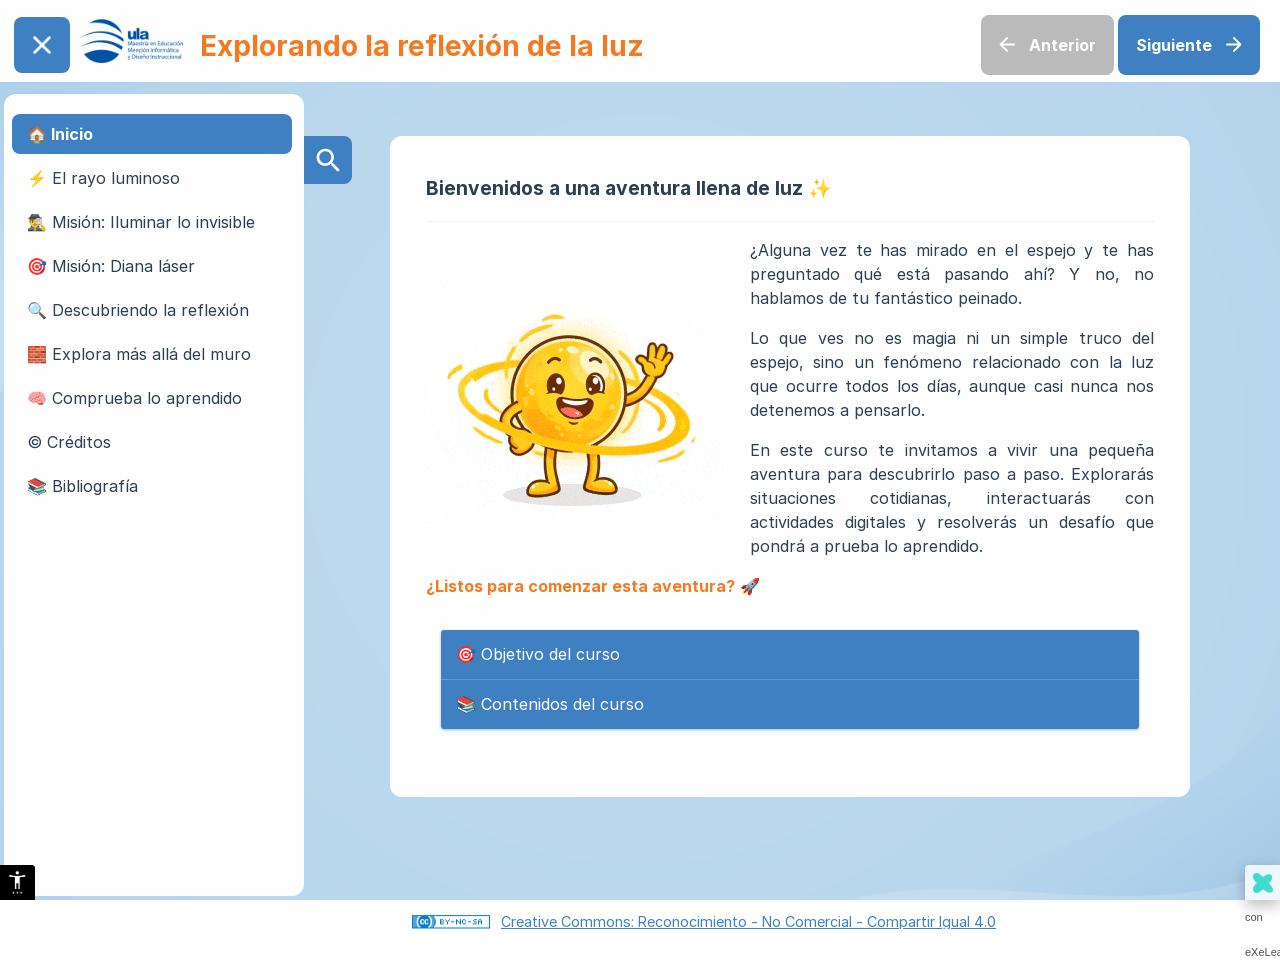
==== commit f21664de: "Add files via upload" ====
--- a/index.html
+++ b/index.html
@@ -16,7 +16,7 @@
 </head>
 <body class="exe-export exe-web-site">
 <script>document.body.className+=" js"</script>
-<div class="exe-content exe-export pre-js siteNav-hidden"><a href="#page-mrb9mnop-0s3es8ctt" id="skipNav">Skip to content</a> <nav id="siteNav">
+<div class="exe-content exe-export pre-js siteNav-hidden"><a href="#page-mrgg1diy-vvt8msx1z" id="skipNav">Skip to content</a> <nav id="siteNav">
 <ul>
 <li class="active"> <a href="index.html" class="active main-node no-ch">🏠 Inicio</a>
 </li>
@@ -37,12 +37,12 @@
 <li> <a href="html/-bibliografia.html" class="no-ch">📚 Bibliografía</a>
 </li>
 </ul>
-</nav><main id="page-mrb9mnop-0s3es8ctt" class="page"> <div id="exe-client-search" data-block-order-string="Caja %e" data-no-results-string="Sin resultados.">
+</nav><main id="page-mrgg1diy-vvt8msx1z" class="page"> <div id="exe-client-search" data-block-order-string="Caja %e" data-no-results-string="Sin resultados.">
 </div>
 <header class="main-header">
 <div class="package-header"><p class="package-title">Explorando la reflexión de la luz</p></div>
 <div class="page-header"><h1 class="page-title sr-av">🏠 Inicio</h1></div>
-</header><div id="page-content-page-mrb9mnop-0s3es8ctt" class="page-content">
+</header><div id="page-content-page-mrgg1diy-vvt8msx1z" class="page-content">
 <article id="20260424004712DJDEDG" class="box">
 <header class="box-head no-icon">
 <h1 class="box-title">Bienvenidos a una aventura llena de luz ✨</h1>
@@ -54,9 +54,9 @@
 <figure class="exe-figure float-left" style="width: 300px;"><img src="content/resources/20251208195359974561/P0_Foton.gif" alt="Personaje animado que representa un fotón (Foti) sonriendo y saludando con la mano" width="300" height="300" />
 <figcaption class="figcaption"></figcaption>
 </figure>
-<p><span>¿Alguna vez te has mirado en el espejo y te has preguntado qué está pasando ahí? Y no, no hablamos de tu fantástico peinado.</span></p>
-<p><span>Lo que ves no es magia ni un simple truco del espejo, sino un fenómeno relacionado con la luz que ocurre todos los días, aunque casi nunca nos detenemos a pensarlo.</span></p>
-<p><span>En esta lección te invitamos a vivir una pequeña aventura para descubrirlo paso a paso. Explorarás situaciones cotidianas, interactuarás con actividades digitales y resolverás un desafío que pondrá a prueba lo aprendido.</span></p>
+<p style="text-align: justify;"><span>¿Alguna vez te has mirado en el espejo y te has preguntado qué está pasando ahí? Y no, no hablamos de tu fantástico peinado.</span></p>
+<p style="text-align: justify;"><span>Lo que ves no es magia ni un simple truco del espejo, sino un fenómeno relacionado con la luz que ocurre todos los días, aunque casi nunca nos detenemos a pensarlo.</span></p>
+<p style="text-align: justify;"><span>En este curso te invitamos a vivir una pequeña aventura para descubrirlo paso a paso. Explorarás situaciones cotidianas, interactuarás con actividades digitales y resolverás un desafío que pondrá a prueba lo aprendido.</span></p>
 <p><span style="color: #f57921;"><strong>¿Listos para comenzar esta aventura?</strong> </span>🚀</p>
 </div>
 <div class="exe-fx exe-accordion">
